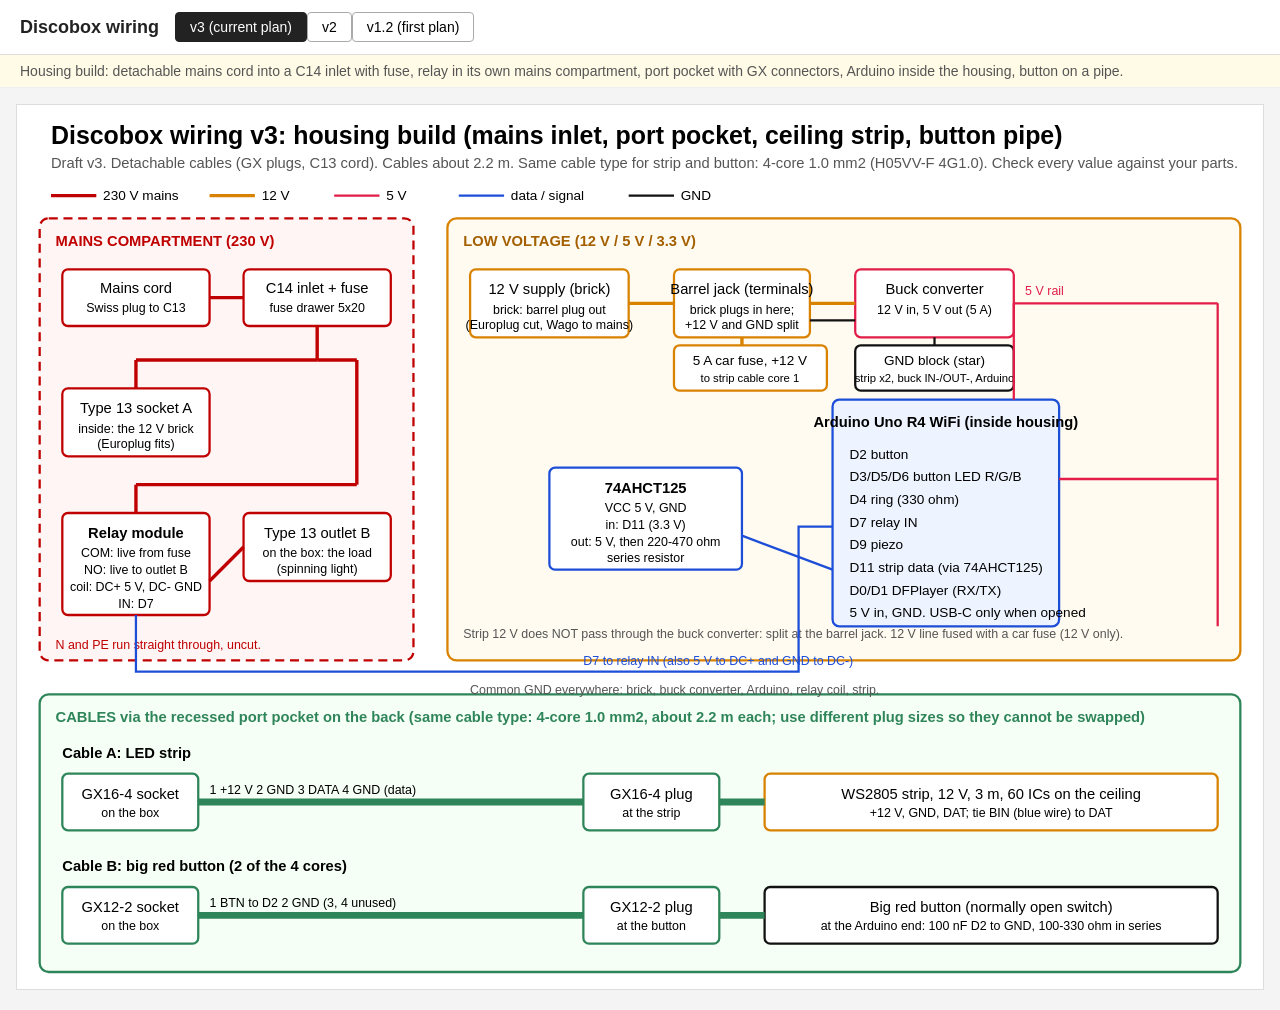
==== doc/wiring/index.html @ 304ee992 "Add site build script, integrate Relay functionality, and enhance tests - Introduced `build_site.py`" ====
<!DOCTYPE html>
<html lang="en">
<head>
<meta charset="utf-8">
<title>Discobox wiring diagrams</title>
<meta name="viewport" content="width=device-width, initial-scale=1">
<style>
  body { font-family: Helvetica, Arial, sans-serif; margin: 0; background: #f4f4f4; color: #222; }
  header { background: #fff; padding: 12px 20px; border-bottom: 1px solid #ddd; display: flex; gap: 16px; align-items: center; flex-wrap: wrap; }
  h1 { font-size: 18px; margin: 0; }
  .tabs button { padding: 6px 14px; border: 1px solid #aaa; background: #fff; cursor: pointer; border-radius: 4px; font-size: 14px; }
  .tabs button.active { background: #222; color: #fff; border-color: #222; }
  #note { padding: 8px 20px; font-size: 14px; color: #555; background: #fffbe6; border-bottom: 1px solid #eee; }
  main { padding: 16px; }
  img { max-width: 100%; background: #fff; border: 1px solid #ddd; }
</style>
</head>
<body>
<header>
  <h1>Discobox wiring</h1>
  <div class="tabs" id="tabs"></div>
</header>
<div id="note"></div>
<main><img id="img" alt="Wiring diagram"></main>
<script>
  // Add a new version: copy the file into this folder and add one line here.
  const VERSIONS = [
    { id: "v3",   label: "v3 (current plan)", file: "wiring_v3.svg",
      note: "Housing build: detachable mains cord into a C14 inlet with fuse, relay in its own mains compartment, port pocket with GX connectors, Arduino inside the housing, button on a pipe." },
    { id: "v2",   label: "v2", file: "wiring_v2.svg",
      note: "Internal 12 V brick, relay with Swiss plug and socket, level shifter, ceiling strip and button on separate cables." },
    { id: "v1.2", label: "v1.2 (first plan)", file: "wiring_v1.2.png",
      note: "First wiring plan from the early breadboard phase (strip data pin was still undecided, strip listed as SK6812)." },
  ];
  const tabs = document.getElementById("tabs"), img = document.getElementById("img"), note = document.getElementById("note");
  function show(v) {
    img.src = v.file; note.textContent = v.note;
    [...tabs.children].forEach(b => b.classList.toggle("active", b.dataset.id === v.id));
    location.hash = v.id;
  }
  VERSIONS.forEach(v => {
    const b = document.createElement("button");
    b.textContent = v.label; b.dataset.id = v.id; b.onclick = () => show(v);
    tabs.appendChild(b);
  });
  show(VERSIONS.find(v => "#" + v.id === location.hash) || VERSIONS[0]);
</script>
</body>
</html>
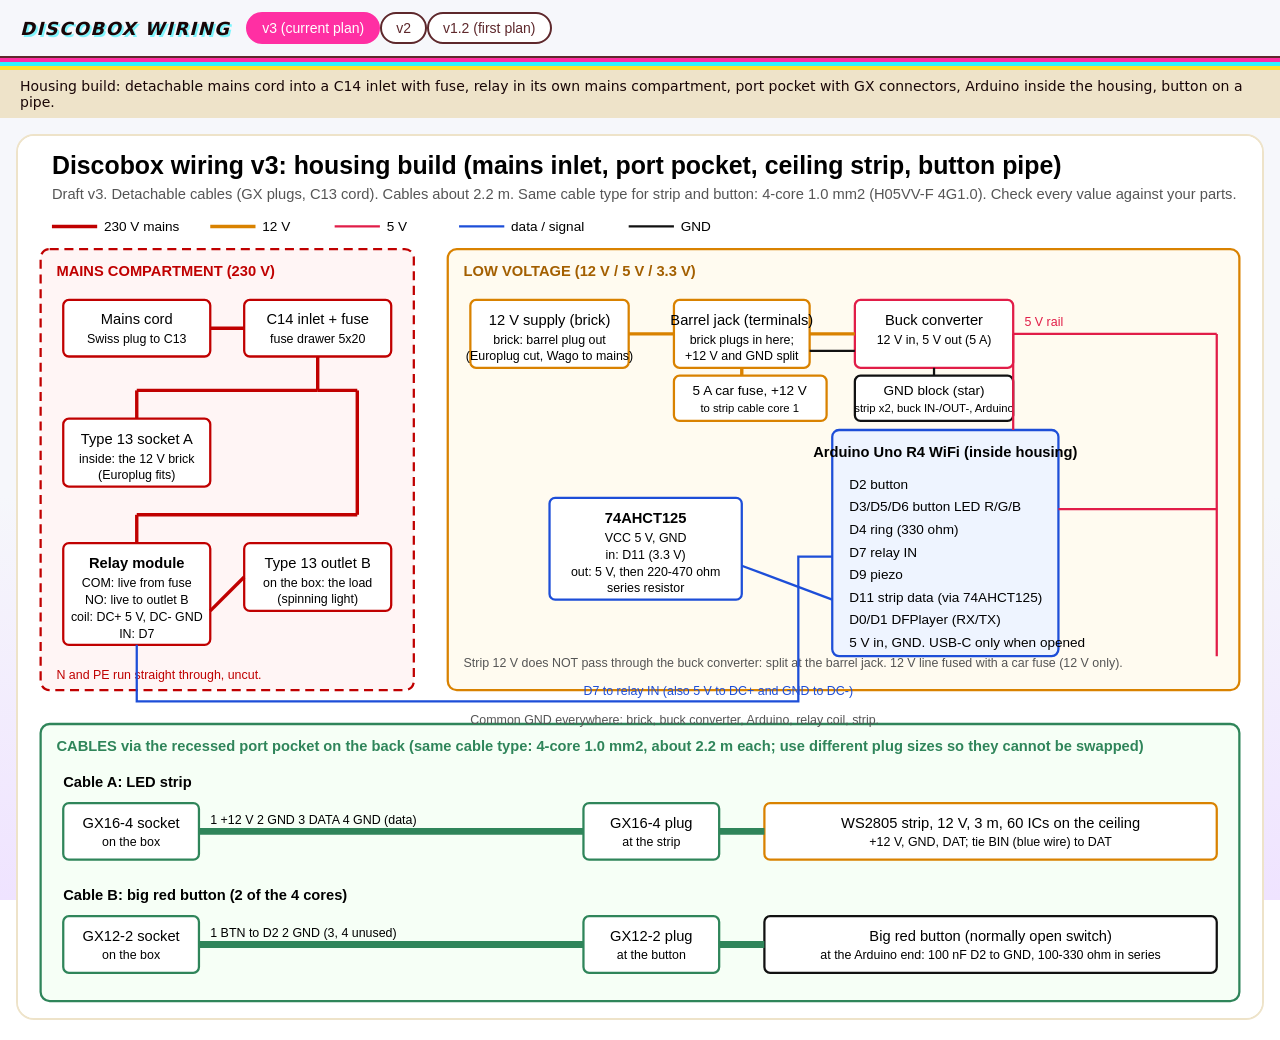
==== commit b8da3057: "Add interactive wiring page and update credits section with music player - Introduced a new page for" ====
--- a/doc/wiring/index.html
+++ b/doc/wiring/index.html
@@ -13,6 +13,15 @@
   #note { padding: 8px 20px; font-size: 14px; color: #555; background: #fffbe6; border-bottom: 1px solid #eee; }
   main { padding: 16px; }
   img { max-width: 100%; background: #fff; border: 1px solid #ddd; }
+  /* Novaroma + 80s */
+  :root { color-scheme: only light; }
+  body { font-family: Roboto, system-ui, Arial, sans-serif; background: linear-gradient(#f6f7fb 0 55%, #efe3ff 100%) fixed; color: #5E282C; }
+  header { background: #f6f7fb; border-bottom: 2px solid #5E282C; box-shadow: 0 4px 0 #ff2fa3, 0 8px 0 #2ff3ff, 0 12px 0 #ffe12f; margin-bottom: 12px; }
+  h1 { color: #190607; font-style: italic; text-transform: uppercase; letter-spacing: .08em; text-shadow: 2px 2px 0 #2ff3ff99; }
+  .tabs button { border: 2px solid #5E282C; border-radius: 999px; color: #5E282C; }
+  .tabs button.active { background: #ff2fa3; border-color: #ff2fa3; color: #fff; }
+  #note { background: #EEE3C9; color: #190607; border-bottom: 0; }
+  img { border: 2px solid #EEE3C9; border-radius: 18px; }
 </style>
 </head>
 <body>
